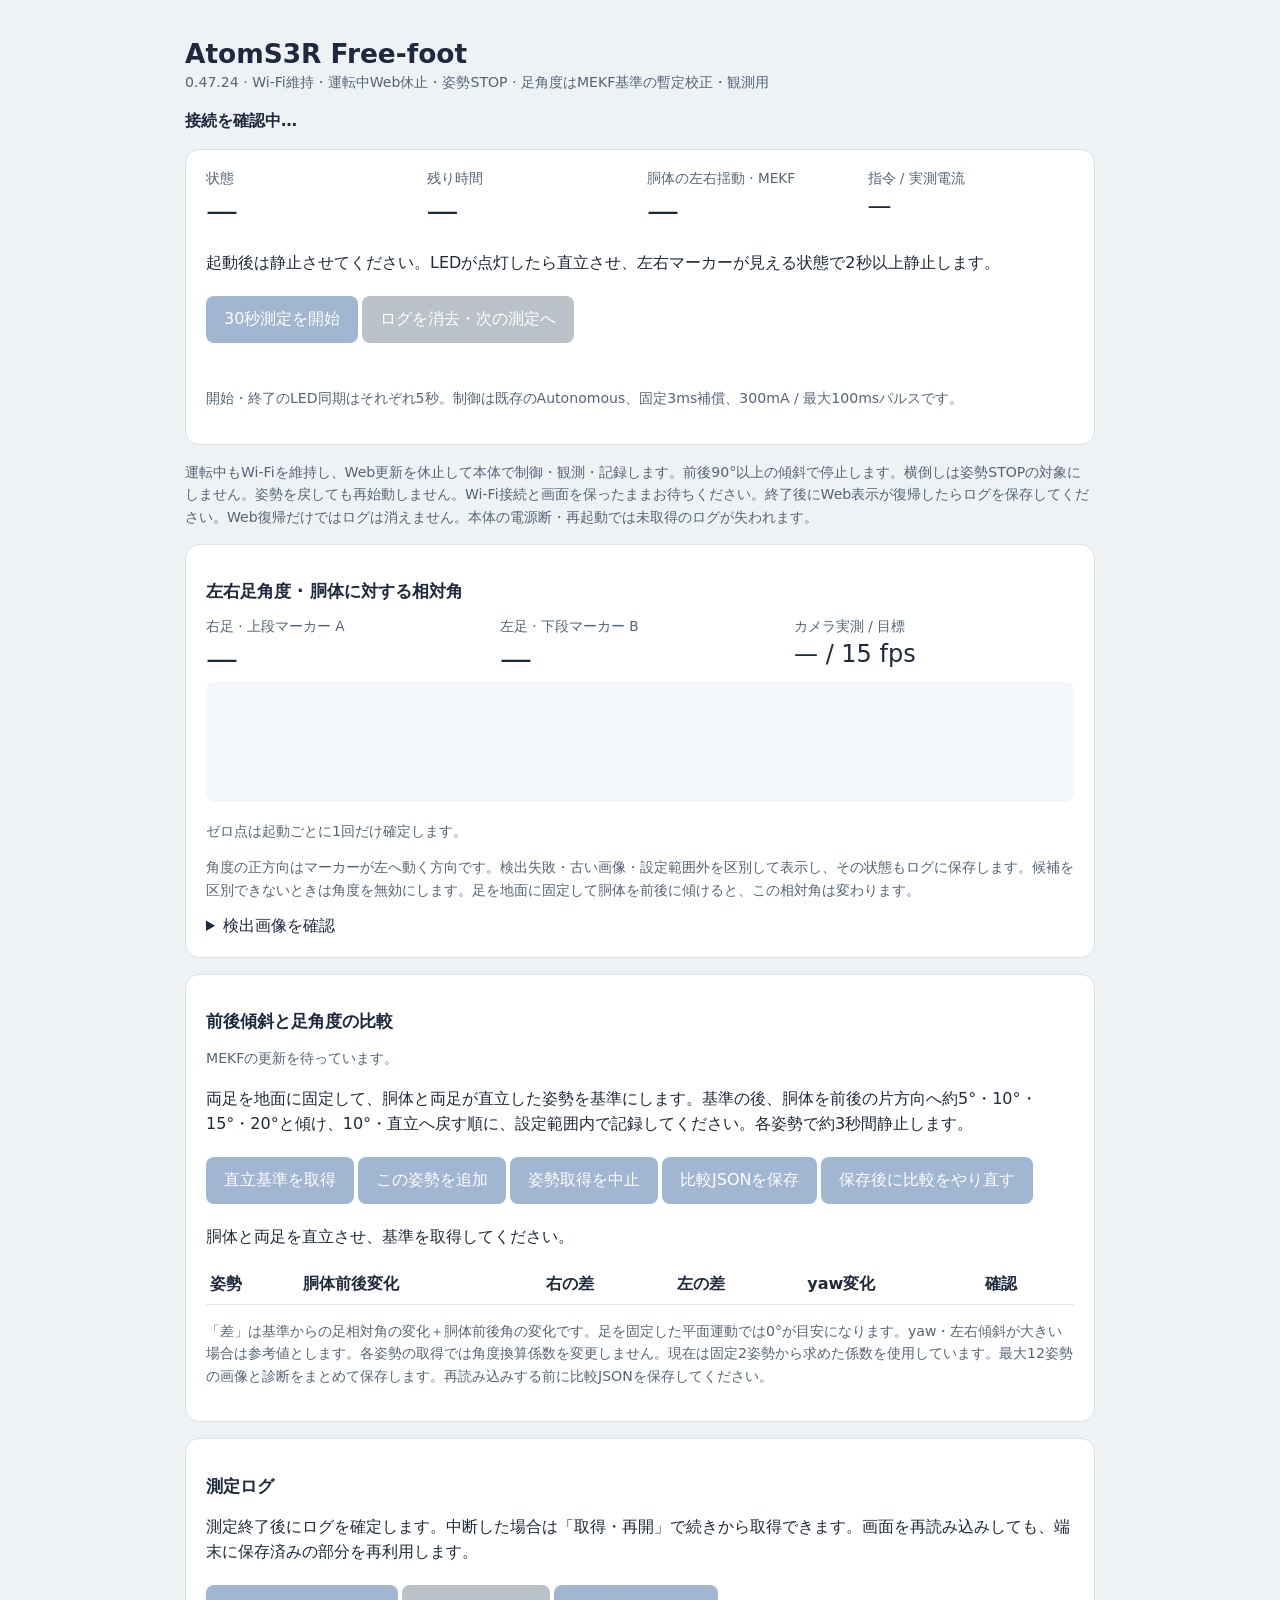
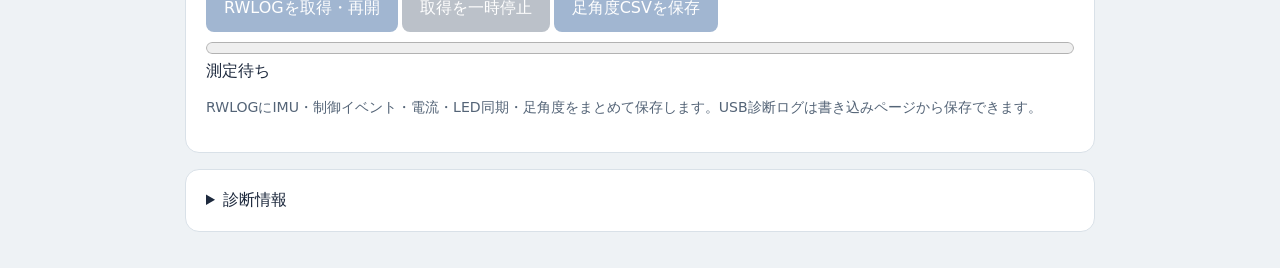
==== web/index.html @ 9d54aee8 "Isolate Core1 IMU wakeups and capture full deadline overruns (0.47.24) Use a 1 ms Core1 hardware tim" ====
<!doctype html><html lang="ja"><meta charset="utf-8"><meta name="viewport" content="width=device-width,initial-scale=1"><title>AtomS3R Free-foot</title>
<style>
:root{font-family:system-ui,sans-serif;color:#1d293d;background:#eef2f5;font-size:16px}*{box-sizing:border-box}body{max-width:950px;margin:auto;padding:20px}h1{font-size:1.65rem;margin-bottom:4px}h2{font-size:1.08rem}p{line-height:1.6}.muted{color:#546477;font-size:.88rem}.card{background:white;border-radius:14px;padding:20px;margin:16px 0;border:1px solid #d9e1e8}.grid{display:grid;grid-template-columns:repeat(auto-fit,minmax(190px,1fr));gap:14px}.value{font-size:2rem;font-variant-numeric:tabular-nums;margin:4px 0}.label{font-size:.85rem;color:#546477}button{padding:13px 18px;border:0;border-radius:8px;background:#174b8e;color:white;font:inherit;cursor:pointer;margin:4px 4px 4px 0}button:disabled{opacity:.4;cursor:default}#stop{background:#b62032}#clear,#cancel{background:#58677a}code,pre{font-family:ui-monospace,monospace}pre{white-space:pre-wrap;font-size:.78rem;overflow-wrap:anywhere}#connection{font-weight:600}progress{width:100%;height:24px}table{width:100%;border-collapse:collapse}td,th{text-align:left;padding:9px 4px;border-bottom:1px solid #e1e6eb}canvas{width:100%;height:120px;background:#f3f6fa;border-radius:8px}#message{min-height:26px;color:#9c2636}a{color:#174b8e}
</style>
<h1>AtomS3R Free-foot</h1><div class="muted">0.47.24 · Wi-Fi維持・運転中Web休止・姿勢STOP · 足角度はMEKF基準の暫定校正・観測用</div>
<p id="connection">接続を確認中…</p>
<section class="card"><div class="grid"><div><div class="label">状態</div><div class="value" id="state">—</div></div><div><div class="label">残り時間</div><div class="value" id="remaining">—</div></div><div><div class="label">胴体の左右揺動 · MEKF</div><div class="value" id="pitch">—</div></div><div><div class="label">指令 / 実測電流</div><div class="value" style="font-size:1.5rem" id="current">—</div></div></div>
<p id="guide">起動後は静止させてください。LEDが点灯したら直立させ、左右マーカーが見える状態で2秒以上静止します。</p>
<button id="start" disabled>30秒測定を開始</button><button id="reconnect" style="display:none">終了・Web復帰を確認</button><button id="clear" disabled>ログを消去・次の測定へ</button>
<div id="message" role="status"></div><p class="muted">開始・終了のLED同期はそれぞれ5秒。制御は既存のAutonomous、固定3ms補償、300mA / 最大100msパルスです。</p></section>
<p class="muted">運転中もWi-Fiを維持し、Web更新を休止して本体で制御・観測・記録します。前後90°以上の傾斜で停止します。横倒しは姿勢STOPの対象にしません。姿勢を戻しても再始動しません。Wi-Fi接続と画面を保ったままお待ちください。終了後にWeb表示が復帰したらログを保存してください。Web復帰だけではログは消えません。本体の電源断・再起動では未取得のログが失われます。</p>
<section class="card"><h2>左右足角度 · 胴体に対する相対角</h2><div class="grid"><div><div class="label">右足 · 上段マーカー A</div><div class="value" id="right">—</div></div><div><div class="label">左足 · 下段マーカー B</div><div class="value" id="left">—</div></div><div><div class="label">カメラ実測 / 目標</div><div class="value" style="font-size:1.5rem" id="fps">— / 15 fps</div></div></div>
<canvas id="markers" width="640" height="120" aria-label="マーカー検出位置。上段が右足、下段が左足。"></canvas>
<p class="muted" id="foot-status">ゼロ点は起動ごとに1回だけ確定します。</p><p class="muted">角度の正方向はマーカーが左へ動く方向です。検出失敗・古い画像・設定範囲外を区別して表示し、その状態もログに保存します。候補を区別できないときは角度を無効にします。足を地面に固定して胴体を前後に傾けると、この相対角は変わります。</p><details><summary>検出画像を確認</summary><p class="muted">待機中に更新される1枚の画像です。測定完了後は測定前の画像を保持します。ログ保存後に「次の測定へ」進むと画像更新を再開します。線は検出に使った帯、丸は選択位置、黄色は未確定の位置・別候補です。</p><button id="preview" disabled>検出画像を取得</button><button id="preview-save" disabled>画像付き診断を保存</button><p class="muted" id="preview-status">画像はまだ取得していません。</p><canvas id="preview-image" width="640" height="480" style="height:auto;display:none" aria-label="カメラ画像と同じフレームの検出位置"></canvas></details></section>
<section class="card"><h2>前後傾斜と足角度の比較</h2>
<p id="mekf-axes" class="muted">MEKFの更新を待っています。</p>
<p>両足を地面に固定して、胴体と両足が直立した姿勢を基準にします。基準の後、胴体を前後の片方向へ約5°・10°・15°・20°と傾け、10°・直立へ戻す順に、設定範囲内で記録してください。各姿勢で約3秒間静止します。</p>
<button id="pose-base" disabled>直立基準を取得</button><button id="pose-add" disabled>この姿勢を追加</button><button id="pose-cancel" disabled>姿勢取得を中止</button><button id="pose-save" disabled>比較JSONを保存</button><button id="pose-reset" disabled>保存後に比較をやり直す</button>
<p id="pose-status" role="status">胴体と両足を直立させ、基準を取得してください。</p>
<div style="overflow-x:auto"><table><thead><tr><th>姿勢</th><th>胴体前後変化</th><th>右の差</th><th>左の差</th><th>yaw変化</th><th>確認</th></tr></thead><tbody id="pose-rows"></tbody></table></div>
<p class="muted">「差」は基準からの足相対角の変化＋胴体前後角の変化です。足を固定した平面運動では0°が目安になります。yaw・左右傾斜が大きい場合は参考値とします。各姿勢の取得では角度換算係数を変更しません。現在は固定2姿勢から求めた係数を使用しています。最大12姿勢の画像と診断をまとめて保存します。再読み込みする前に比較JSONを保存してください。</p>
</section>
<section class="card"><h2>測定ログ</h2><p>測定終了後にログを確定します。中断した場合は「取得・再開」で続きから取得できます。画面を再読み込みしても、端末に保存済みの部分を再利用します。</p>
<button id="download" disabled>RWLOGを取得・再開</button><button id="cancel" disabled>取得を一時停止</button><button id="csv" disabled>足角度CSVを保存</button>
<progress id="progress" value="0" max="1"></progress><div id="transfer" role="status">測定待ち</div><p class="muted">RWLOGにIMU・制御イベント・電流・LED同期・足角度をまとめて保存します。USB診断ログは書き込みページから保存できます。</p></section>
<details class="card"><summary>診断情報</summary><label><input type="checkbox" id="usb-diag">USB診断を有効にする</label><p class="muted">起動ごとにOFFです。運転中の変更はUSB側から行えます。メモリ・スタックの調査は有効時の待機中だけ行い、診断JSONには測定時刻付きで保持します。未測定のメモリ値は0です。</p><p class="muted">MEKFのroll・pitch・yaw、クォータニオン、有効性・更新時刻を保存します。3軸角度は補償・測定ゼロ差し引き前の推定値です。</p><button id="diagnostics">診断JSONを保存</button><pre id="diagnostic-view">—</pre></details>
<script>
/*POSE_SCRIPT*/
/*RUNTIME_SCRIPT*/
</script></html>
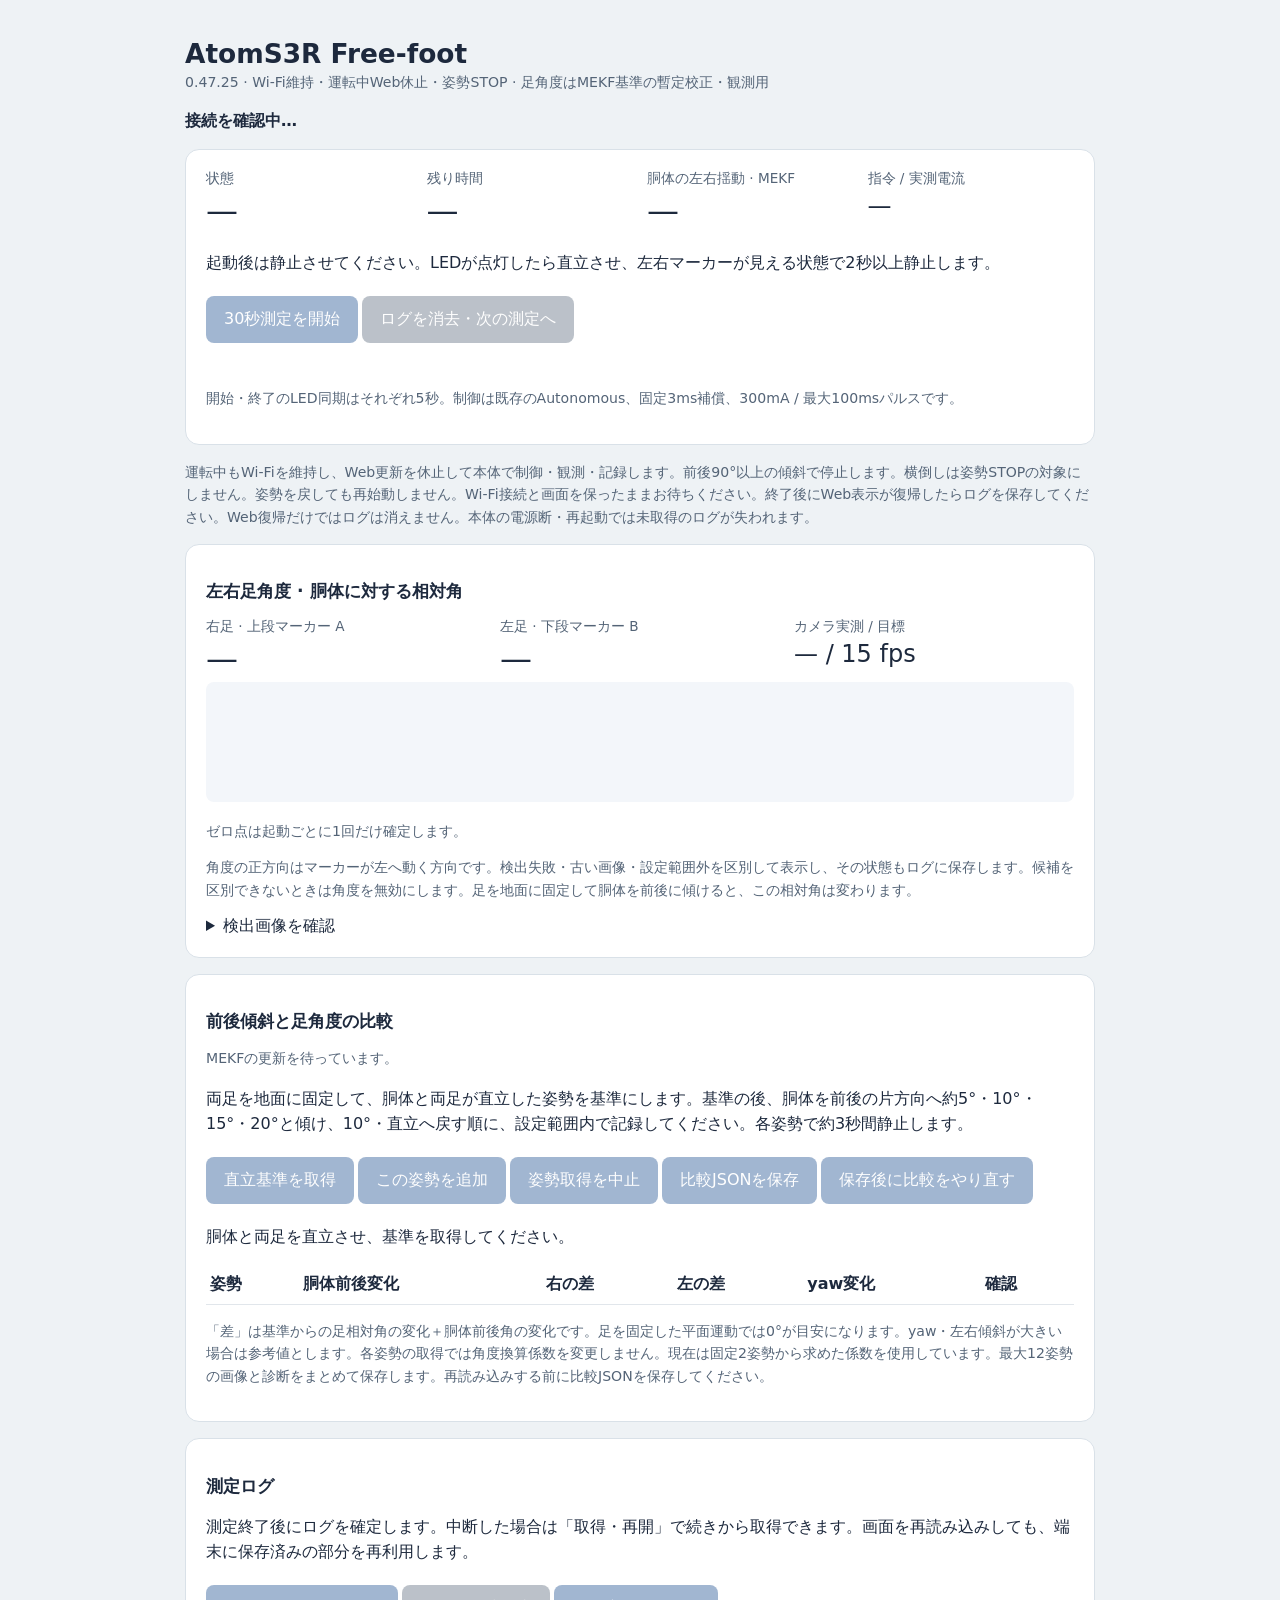
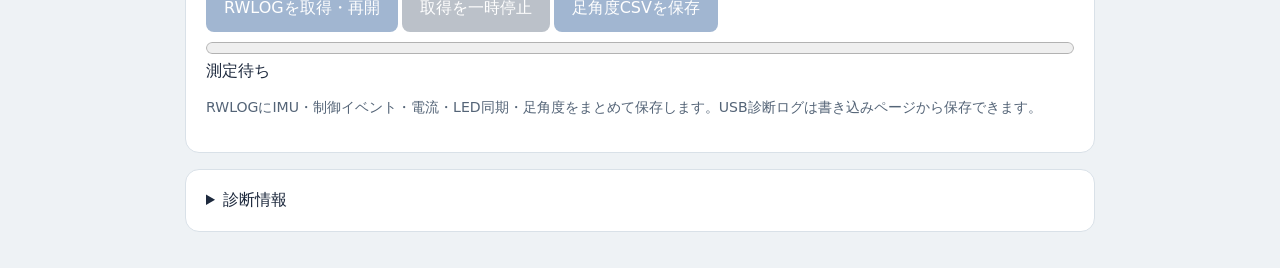
==== commit 41813184: "Move acquisition and motion/pulse hot paths to IRAM with exact control replay (0.47.25) Keep the 2.5" ====
--- a/web/index.html
+++ b/web/index.html
@@ -2,7 +2,7 @@
 <style>
 :root{font-family:system-ui,sans-serif;color:#1d293d;background:#eef2f5;font-size:16px}*{box-sizing:border-box}body{max-width:950px;margin:auto;padding:20px}h1{font-size:1.65rem;margin-bottom:4px}h2{font-size:1.08rem}p{line-height:1.6}.muted{color:#546477;font-size:.88rem}.card{background:white;border-radius:14px;padding:20px;margin:16px 0;border:1px solid #d9e1e8}.grid{display:grid;grid-template-columns:repeat(auto-fit,minmax(190px,1fr));gap:14px}.value{font-size:2rem;font-variant-numeric:tabular-nums;margin:4px 0}.label{font-size:.85rem;color:#546477}button{padding:13px 18px;border:0;border-radius:8px;background:#174b8e;color:white;font:inherit;cursor:pointer;margin:4px 4px 4px 0}button:disabled{opacity:.4;cursor:default}#stop{background:#b62032}#clear,#cancel{background:#58677a}code,pre{font-family:ui-monospace,monospace}pre{white-space:pre-wrap;font-size:.78rem;overflow-wrap:anywhere}#connection{font-weight:600}progress{width:100%;height:24px}table{width:100%;border-collapse:collapse}td,th{text-align:left;padding:9px 4px;border-bottom:1px solid #e1e6eb}canvas{width:100%;height:120px;background:#f3f6fa;border-radius:8px}#message{min-height:26px;color:#9c2636}a{color:#174b8e}
 </style>
-<h1>AtomS3R Free-foot</h1><div class="muted">0.47.24 · Wi-Fi維持・運転中Web休止・姿勢STOP · 足角度はMEKF基準の暫定校正・観測用</div>
+<h1>AtomS3R Free-foot</h1><div class="muted">0.47.25 · Wi-Fi維持・運転中Web休止・姿勢STOP · 足角度はMEKF基準の暫定校正・観測用</div>
 <p id="connection">接続を確認中…</p>
 <section class="card"><div class="grid"><div><div class="label">状態</div><div class="value" id="state">—</div></div><div><div class="label">残り時間</div><div class="value" id="remaining">—</div></div><div><div class="label">胴体の左右揺動 · MEKF</div><div class="value" id="pitch">—</div></div><div><div class="label">指令 / 実測電流</div><div class="value" style="font-size:1.5rem" id="current">—</div></div></div>
 <p id="guide">起動後は静止させてください。LEDが点灯したら直立させ、左右マーカーが見える状態で2秒以上静止します。</p>
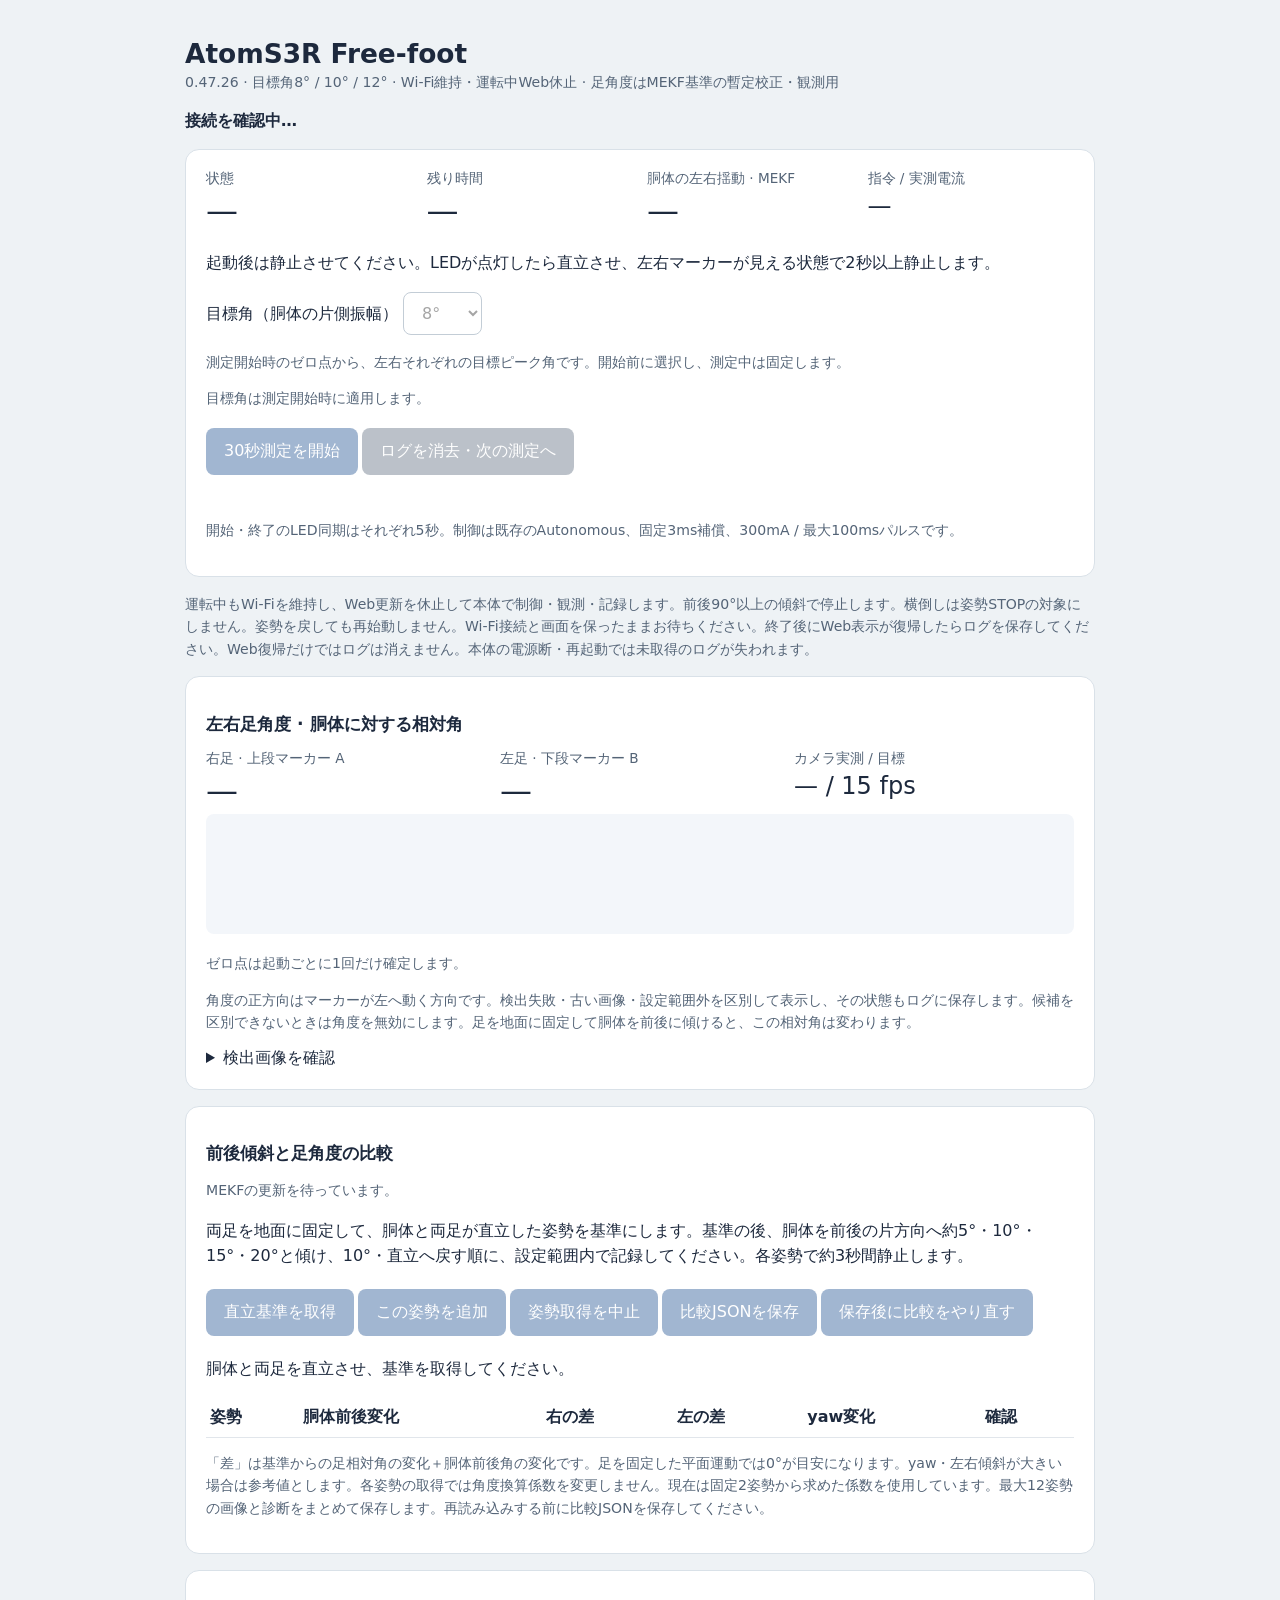
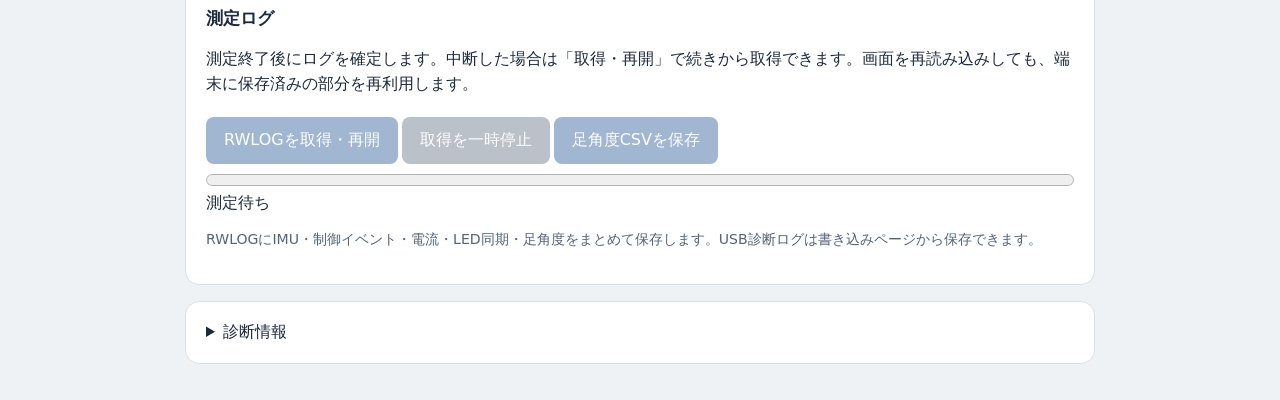
==== commit afa9715a: "Add 8/10/12 degree target selection before autonomous runs Pass the selected peak angle atomically w" ====
--- a/web/index.html
+++ b/web/index.html
@@ -2,10 +2,13 @@
 <style>
 :root{font-family:system-ui,sans-serif;color:#1d293d;background:#eef2f5;font-size:16px}*{box-sizing:border-box}body{max-width:950px;margin:auto;padding:20px}h1{font-size:1.65rem;margin-bottom:4px}h2{font-size:1.08rem}p{line-height:1.6}.muted{color:#546477;font-size:.88rem}.card{background:white;border-radius:14px;padding:20px;margin:16px 0;border:1px solid #d9e1e8}.grid{display:grid;grid-template-columns:repeat(auto-fit,minmax(190px,1fr));gap:14px}.value{font-size:2rem;font-variant-numeric:tabular-nums;margin:4px 0}.label{font-size:.85rem;color:#546477}button{padding:13px 18px;border:0;border-radius:8px;background:#174b8e;color:white;font:inherit;cursor:pointer;margin:4px 4px 4px 0}button:disabled{opacity:.4;cursor:default}#stop{background:#b62032}#clear,#cancel{background:#58677a}code,pre{font-family:ui-monospace,monospace}pre{white-space:pre-wrap;font-size:.78rem;overflow-wrap:anywhere}#connection{font-weight:600}progress{width:100%;height:24px}table{width:100%;border-collapse:collapse}td,th{text-align:left;padding:9px 4px;border-bottom:1px solid #e1e6eb}canvas{width:100%;height:120px;background:#f3f6fa;border-radius:8px}#message{min-height:26px;color:#9c2636}a{color:#174b8e}
 </style>
-<h1>AtomS3R Free-foot</h1><div class="muted">0.47.25 · Wi-Fi維持・運転中Web休止・姿勢STOP · 足角度はMEKF基準の暫定校正・観測用</div>
+<h1>AtomS3R Free-foot</h1><div class="muted">0.47.26 · 目標角8° / 10° / 12° · Wi-Fi維持・運転中Web休止 · 足角度はMEKF基準の暫定校正・観測用</div>
 <p id="connection">接続を確認中…</p>
 <section class="card"><div class="grid"><div><div class="label">状態</div><div class="value" id="state">—</div></div><div><div class="label">残り時間</div><div class="value" id="remaining">—</div></div><div><div class="label">胴体の左右揺動 · MEKF</div><div class="value" id="pitch">—</div></div><div><div class="label">指令 / 実測電流</div><div class="value" style="font-size:1.5rem" id="current">—</div></div></div>
 <p id="guide">起動後は静止させてください。LEDが点灯したら直立させ、左右マーカーが見える状態で2秒以上静止します。</p>
+<p><label for="target">目標角（胴体の片側振幅） </label><select id="target" disabled aria-describedby="target-help" style="font:inherit;padding:10px 14px;border:1px solid #aab8c6;border-radius:8px;background:white"><option value="8" selected>8°</option><option value="10">10°</option><option value="12">12°</option></select></p>
+<p class="muted" id="target-help">測定開始時のゼロ点から、左右それぞれの目標ピーク角です。開始前に選択し、測定中は固定します。</p>
+<p class="muted" id="run-target" role="status">目標角は測定開始時に適用します。</p>
 <button id="start" disabled>30秒測定を開始</button><button id="reconnect" style="display:none">終了・Web復帰を確認</button><button id="clear" disabled>ログを消去・次の測定へ</button>
 <div id="message" role="status"></div><p class="muted">開始・終了のLED同期はそれぞれ5秒。制御は既存のAutonomous、固定3ms補償、300mA / 最大100msパルスです。</p></section>
 <p class="muted">運転中もWi-Fiを維持し、Web更新を休止して本体で制御・観測・記録します。前後90°以上の傾斜で停止します。横倒しは姿勢STOPの対象にしません。姿勢を戻しても再始動しません。Wi-Fi接続と画面を保ったままお待ちください。終了後にWeb表示が復帰したらログを保存してください。Web復帰だけではログは消えません。本体の電源断・再起動では未取得のログが失われます。</p>
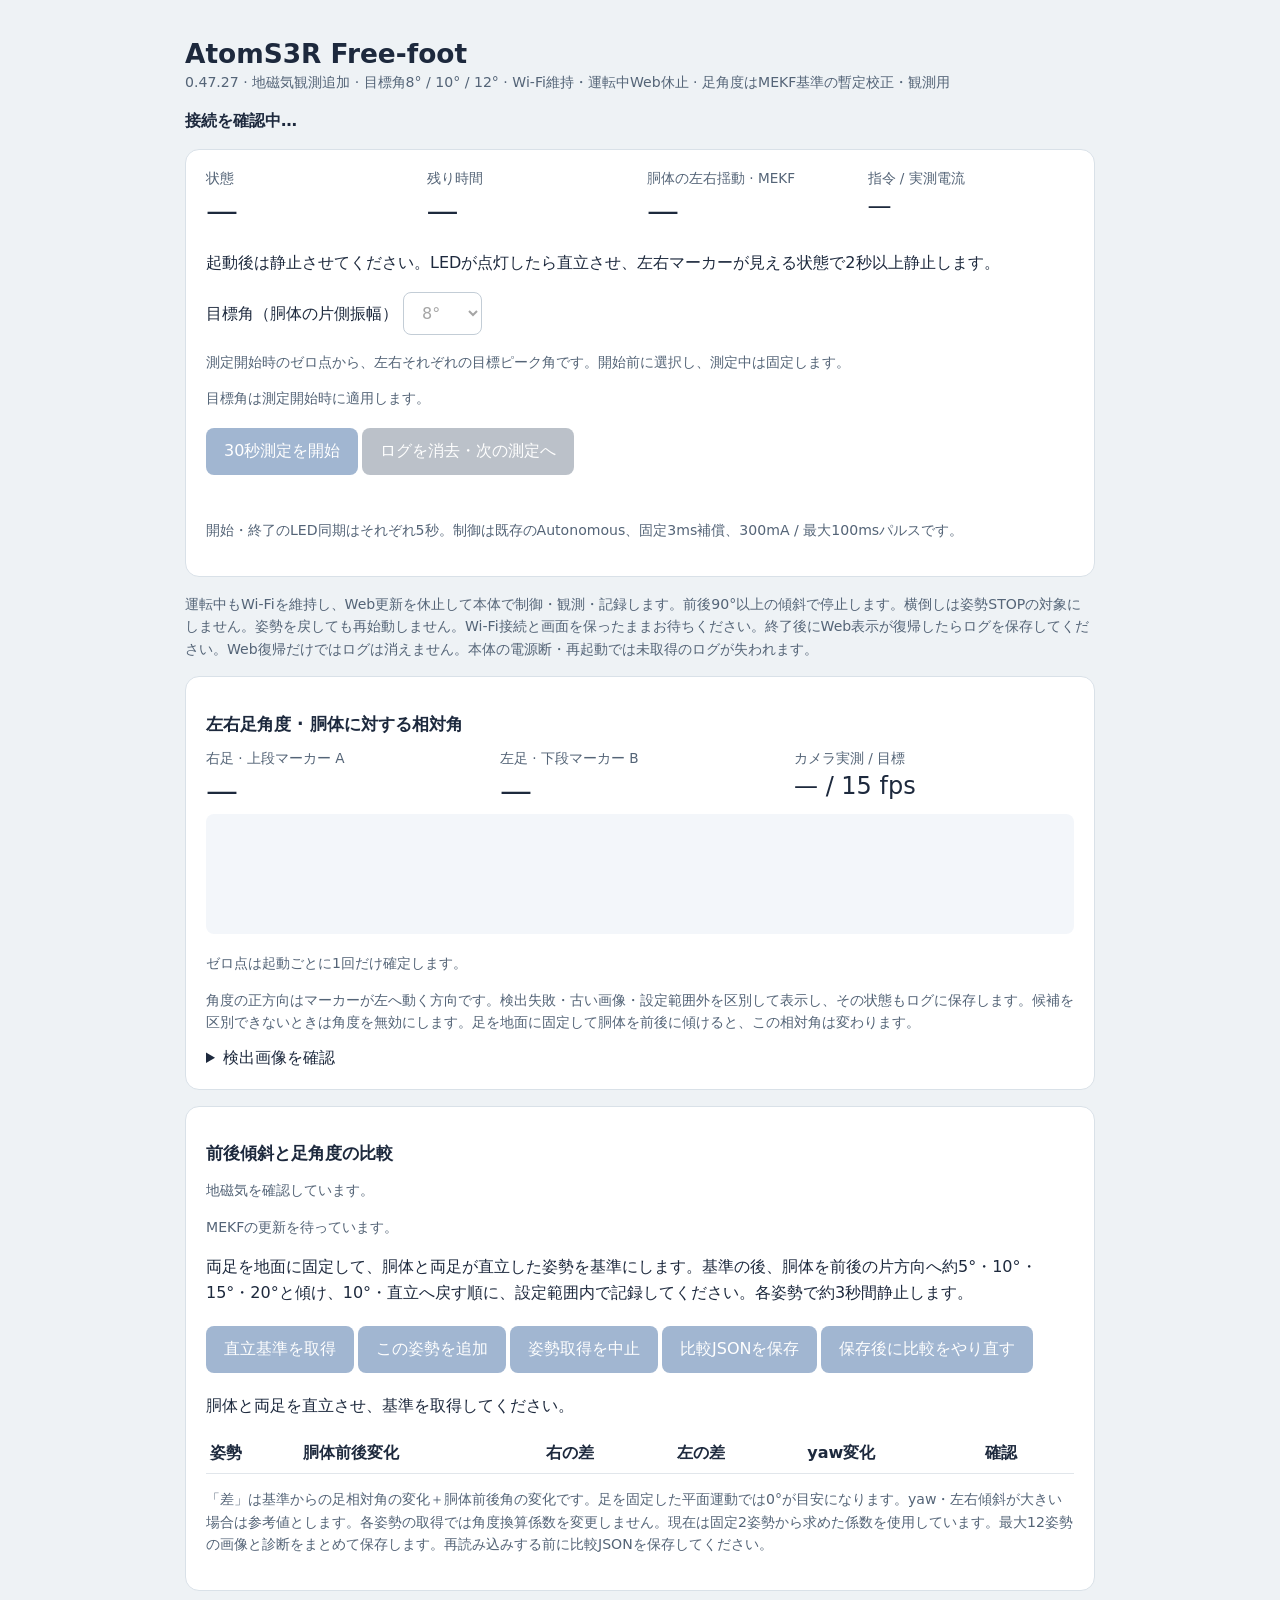
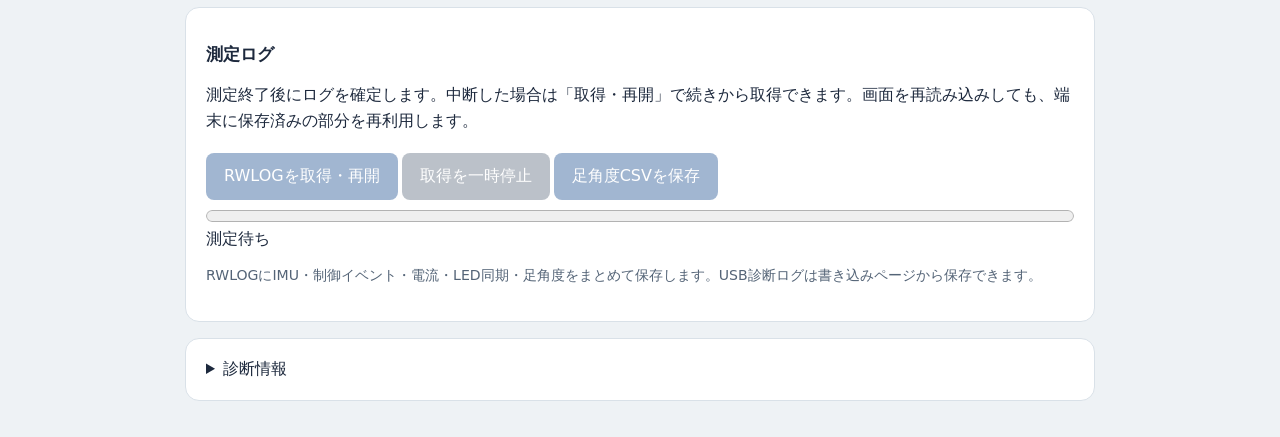
==== commit e8332149: "feat: observe BMM150 in normal runs without adding runtime I2C or magnetic math" ====
--- a/web/index.html
+++ b/web/index.html
@@ -2,7 +2,7 @@
 <style>
 :root{font-family:system-ui,sans-serif;color:#1d293d;background:#eef2f5;font-size:16px}*{box-sizing:border-box}body{max-width:950px;margin:auto;padding:20px}h1{font-size:1.65rem;margin-bottom:4px}h2{font-size:1.08rem}p{line-height:1.6}.muted{color:#546477;font-size:.88rem}.card{background:white;border-radius:14px;padding:20px;margin:16px 0;border:1px solid #d9e1e8}.grid{display:grid;grid-template-columns:repeat(auto-fit,minmax(190px,1fr));gap:14px}.value{font-size:2rem;font-variant-numeric:tabular-nums;margin:4px 0}.label{font-size:.85rem;color:#546477}button{padding:13px 18px;border:0;border-radius:8px;background:#174b8e;color:white;font:inherit;cursor:pointer;margin:4px 4px 4px 0}button:disabled{opacity:.4;cursor:default}#stop{background:#b62032}#clear,#cancel{background:#58677a}code,pre{font-family:ui-monospace,monospace}pre{white-space:pre-wrap;font-size:.78rem;overflow-wrap:anywhere}#connection{font-weight:600}progress{width:100%;height:24px}table{width:100%;border-collapse:collapse}td,th{text-align:left;padding:9px 4px;border-bottom:1px solid #e1e6eb}canvas{width:100%;height:120px;background:#f3f6fa;border-radius:8px}#message{min-height:26px;color:#9c2636}a{color:#174b8e}
 </style>
-<h1>AtomS3R Free-foot</h1><div class="muted">0.47.26 · 目標角8° / 10° / 12° · Wi-Fi維持・運転中Web休止 · 足角度はMEKF基準の暫定校正・観測用</div>
+<h1>AtomS3R Free-foot</h1><div class="muted">0.47.27 · 地磁気観測追加 · 目標角8° / 10° / 12° · Wi-Fi維持・運転中Web休止 · 足角度はMEKF基準の暫定校正・観測用</div>
 <p id="connection">接続を確認中…</p>
 <section class="card"><div class="grid"><div><div class="label">状態</div><div class="value" id="state">—</div></div><div><div class="label">残り時間</div><div class="value" id="remaining">—</div></div><div><div class="label">胴体の左右揺動 · MEKF</div><div class="value" id="pitch">—</div></div><div><div class="label">指令 / 実測電流</div><div class="value" style="font-size:1.5rem" id="current">—</div></div></div>
 <p id="guide">起動後は静止させてください。LEDが点灯したら直立させ、左右マーカーが見える状態で2秒以上静止します。</p>
@@ -16,6 +16,7 @@
 <canvas id="markers" width="640" height="120" aria-label="マーカー検出位置。上段が右足、下段が左足。"></canvas>
 <p class="muted" id="foot-status">ゼロ点は起動ごとに1回だけ確定します。</p><p class="muted">角度の正方向はマーカーが左へ動く方向です。検出失敗・古い画像・設定範囲外を区別して表示し、その状態もログに保存します。候補を区別できないときは角度を無効にします。足を地面に固定して胴体を前後に傾けると、この相対角は変わります。</p><details><summary>検出画像を確認</summary><p class="muted">待機中に更新される1枚の画像です。測定完了後は測定前の画像を保持します。ログ保存後に「次の測定へ」進むと画像更新を再開します。線は検出に使った帯、丸は選択位置、黄色は未確定の位置・別候補です。</p><button id="preview" disabled>検出画像を取得</button><button id="preview-save" disabled>画像付き診断を保存</button><p class="muted" id="preview-status">画像はまだ取得していません。</p><canvas id="preview-image" width="640" height="480" style="height:auto;display:none" aria-label="カメラ画像と同じフレームの検出位置"></canvas></details></section>
 <section class="card"><h2>前後傾斜と足角度の比較</h2>
+<p id="magnetic-status" class="muted">地磁気を確認しています。</p>
 <p id="mekf-axes" class="muted">MEKFの更新を待っています。</p>
 <p>両足を地面に固定して、胴体と両足が直立した姿勢を基準にします。基準の後、胴体を前後の片方向へ約5°・10°・15°・20°と傾け、10°・直立へ戻す順に、設定範囲内で記録してください。各姿勢で約3秒間静止します。</p>
 <button id="pose-base" disabled>直立基準を取得</button><button id="pose-add" disabled>この姿勢を追加</button><button id="pose-cancel" disabled>姿勢取得を中止</button><button id="pose-save" disabled>比較JSONを保存</button><button id="pose-reset" disabled>保存後に比較をやり直す</button>
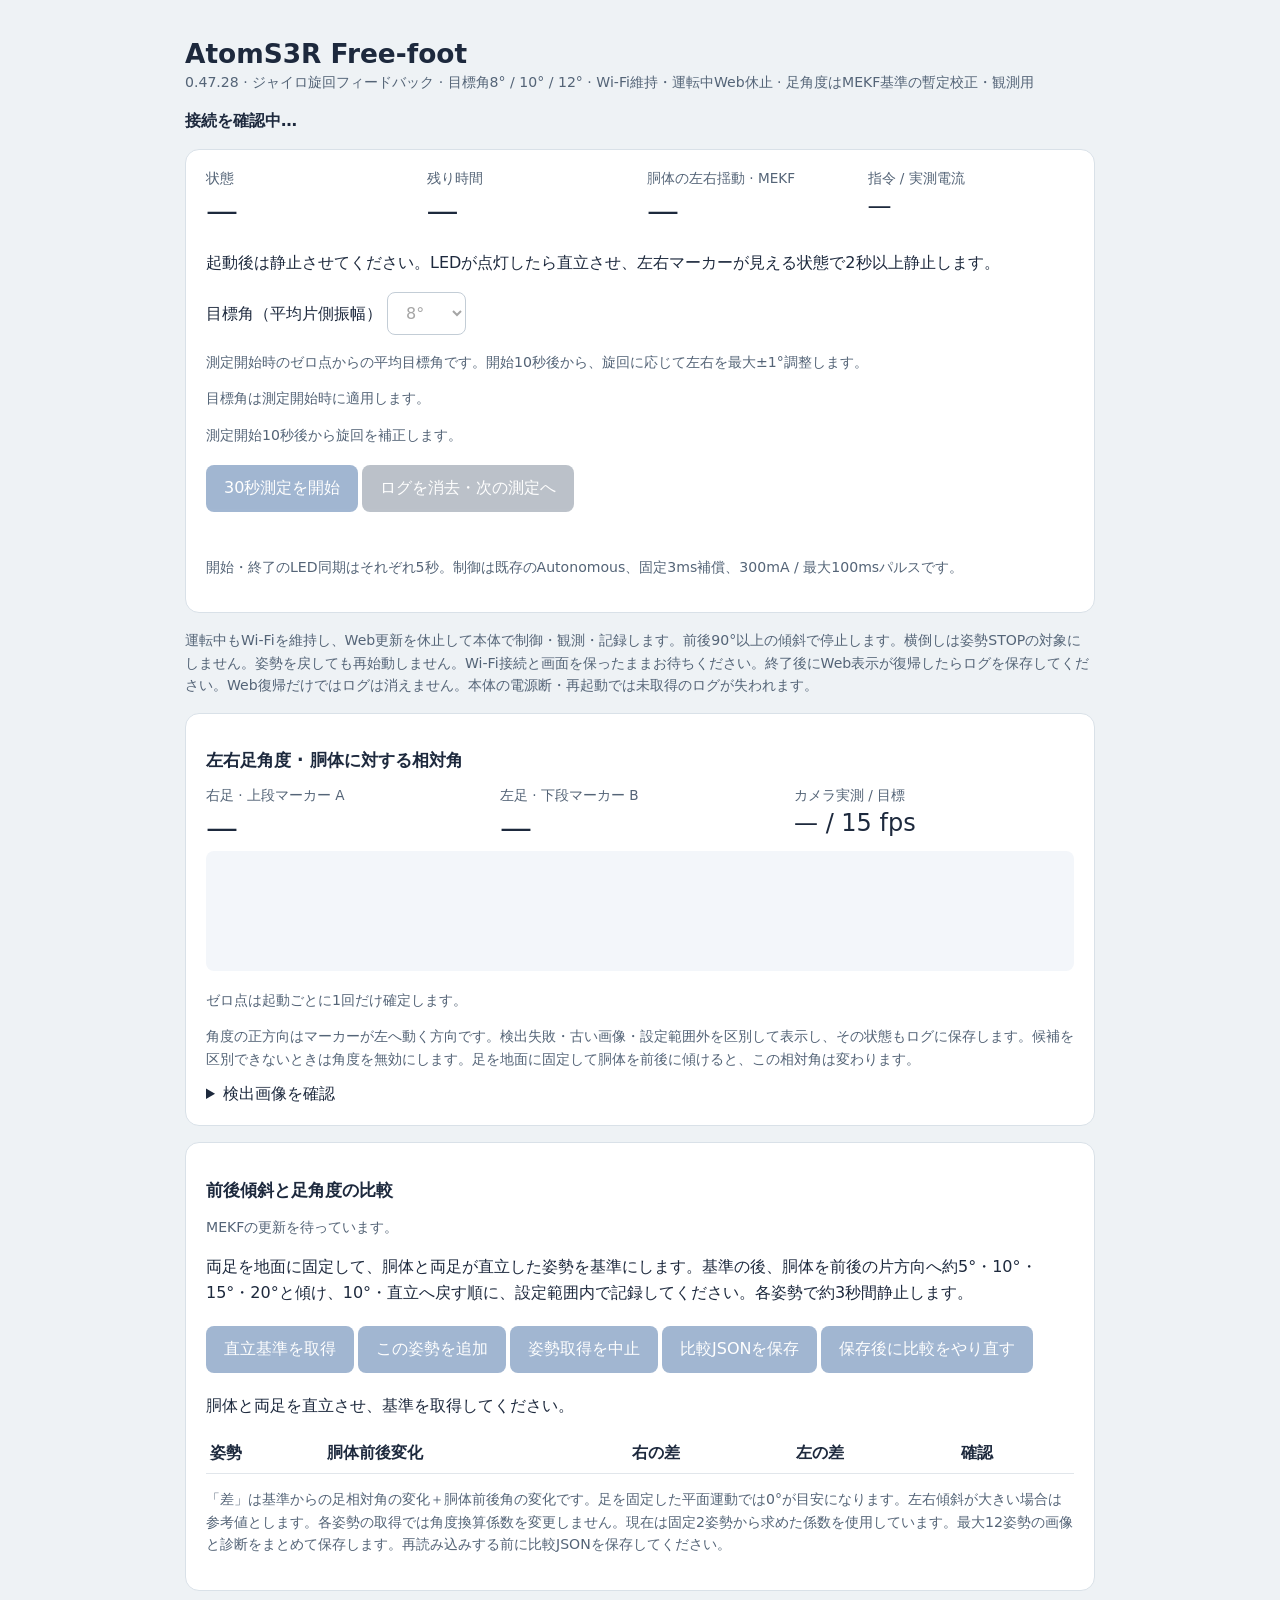
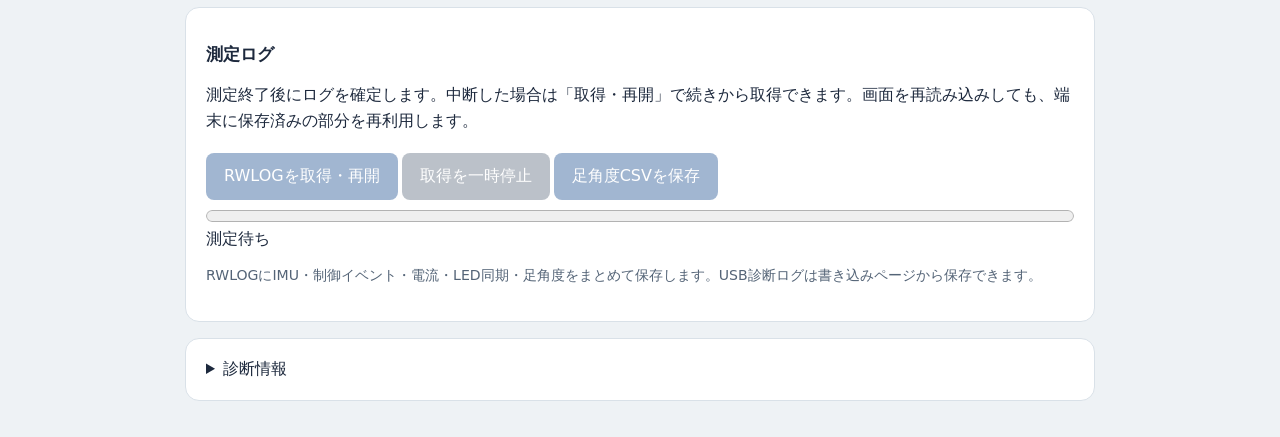
==== commit b127f690: "Add cycle gyro steering and compact RWLOG v53 Use independent fixed-bias gyro heading and measured s" ====
--- a/web/index.html
+++ b/web/index.html
@@ -2,13 +2,14 @@
 <style>
 :root{font-family:system-ui,sans-serif;color:#1d293d;background:#eef2f5;font-size:16px}*{box-sizing:border-box}body{max-width:950px;margin:auto;padding:20px}h1{font-size:1.65rem;margin-bottom:4px}h2{font-size:1.08rem}p{line-height:1.6}.muted{color:#546477;font-size:.88rem}.card{background:white;border-radius:14px;padding:20px;margin:16px 0;border:1px solid #d9e1e8}.grid{display:grid;grid-template-columns:repeat(auto-fit,minmax(190px,1fr));gap:14px}.value{font-size:2rem;font-variant-numeric:tabular-nums;margin:4px 0}.label{font-size:.85rem;color:#546477}button{padding:13px 18px;border:0;border-radius:8px;background:#174b8e;color:white;font:inherit;cursor:pointer;margin:4px 4px 4px 0}button:disabled{opacity:.4;cursor:default}#stop{background:#b62032}#clear,#cancel{background:#58677a}code,pre{font-family:ui-monospace,monospace}pre{white-space:pre-wrap;font-size:.78rem;overflow-wrap:anywhere}#connection{font-weight:600}progress{width:100%;height:24px}table{width:100%;border-collapse:collapse}td,th{text-align:left;padding:9px 4px;border-bottom:1px solid #e1e6eb}canvas{width:100%;height:120px;background:#f3f6fa;border-radius:8px}#message{min-height:26px;color:#9c2636}a{color:#174b8e}
 </style>
-<h1>AtomS3R Free-foot</h1><div class="muted">0.47.27 · 地磁気観測追加 · 目標角8° / 10° / 12° · Wi-Fi維持・運転中Web休止 · 足角度はMEKF基準の暫定校正・観測用</div>
+<h1>AtomS3R Free-foot</h1><div class="muted">0.47.28 · ジャイロ旋回フィードバック · 目標角8° / 10° / 12° · Wi-Fi維持・運転中Web休止 · 足角度はMEKF基準の暫定校正・観測用</div>
 <p id="connection">接続を確認中…</p>
 <section class="card"><div class="grid"><div><div class="label">状態</div><div class="value" id="state">—</div></div><div><div class="label">残り時間</div><div class="value" id="remaining">—</div></div><div><div class="label">胴体の左右揺動 · MEKF</div><div class="value" id="pitch">—</div></div><div><div class="label">指令 / 実測電流</div><div class="value" style="font-size:1.5rem" id="current">—</div></div></div>
 <p id="guide">起動後は静止させてください。LEDが点灯したら直立させ、左右マーカーが見える状態で2秒以上静止します。</p>
-<p><label for="target">目標角（胴体の片側振幅） </label><select id="target" disabled aria-describedby="target-help" style="font:inherit;padding:10px 14px;border:1px solid #aab8c6;border-radius:8px;background:white"><option value="8" selected>8°</option><option value="10">10°</option><option value="12">12°</option></select></p>
-<p class="muted" id="target-help">測定開始時のゼロ点から、左右それぞれの目標ピーク角です。開始前に選択し、測定中は固定します。</p>
+<p><label for="target">目標角（平均片側振幅） </label><select id="target" disabled aria-describedby="target-help" style="font:inherit;padding:10px 14px;border:1px solid #aab8c6;border-radius:8px;background:white"><option value="8" selected>8°</option><option value="10">10°</option><option value="12">12°</option></select></p>
+<p class="muted" id="target-help">測定開始時のゼロ点からの平均目標角です。開始10秒後から、旋回に応じて左右を最大±1°調整します。</p>
 <p class="muted" id="run-target" role="status">目標角は測定開始時に適用します。</p>
+<p id="steering-status" class="muted">測定開始10秒後から旋回を補正します。</p>
 <button id="start" disabled>30秒測定を開始</button><button id="reconnect" style="display:none">終了・Web復帰を確認</button><button id="clear" disabled>ログを消去・次の測定へ</button>
 <div id="message" role="status"></div><p class="muted">開始・終了のLED同期はそれぞれ5秒。制御は既存のAutonomous、固定3ms補償、300mA / 最大100msパルスです。</p></section>
 <p class="muted">運転中もWi-Fiを維持し、Web更新を休止して本体で制御・観測・記録します。前後90°以上の傾斜で停止します。横倒しは姿勢STOPの対象にしません。姿勢を戻しても再始動しません。Wi-Fi接続と画面を保ったままお待ちください。終了後にWeb表示が復帰したらログを保存してください。Web復帰だけではログは消えません。本体の電源断・再起動では未取得のログが失われます。</p>
@@ -16,18 +17,17 @@
 <canvas id="markers" width="640" height="120" aria-label="マーカー検出位置。上段が右足、下段が左足。"></canvas>
 <p class="muted" id="foot-status">ゼロ点は起動ごとに1回だけ確定します。</p><p class="muted">角度の正方向はマーカーが左へ動く方向です。検出失敗・古い画像・設定範囲外を区別して表示し、その状態もログに保存します。候補を区別できないときは角度を無効にします。足を地面に固定して胴体を前後に傾けると、この相対角は変わります。</p><details><summary>検出画像を確認</summary><p class="muted">待機中に更新される1枚の画像です。測定完了後は測定前の画像を保持します。ログ保存後に「次の測定へ」進むと画像更新を再開します。線は検出に使った帯、丸は選択位置、黄色は未確定の位置・別候補です。</p><button id="preview" disabled>検出画像を取得</button><button id="preview-save" disabled>画像付き診断を保存</button><p class="muted" id="preview-status">画像はまだ取得していません。</p><canvas id="preview-image" width="640" height="480" style="height:auto;display:none" aria-label="カメラ画像と同じフレームの検出位置"></canvas></details></section>
 <section class="card"><h2>前後傾斜と足角度の比較</h2>
-<p id="magnetic-status" class="muted">地磁気を確認しています。</p>
 <p id="mekf-axes" class="muted">MEKFの更新を待っています。</p>
 <p>両足を地面に固定して、胴体と両足が直立した姿勢を基準にします。基準の後、胴体を前後の片方向へ約5°・10°・15°・20°と傾け、10°・直立へ戻す順に、設定範囲内で記録してください。各姿勢で約3秒間静止します。</p>
 <button id="pose-base" disabled>直立基準を取得</button><button id="pose-add" disabled>この姿勢を追加</button><button id="pose-cancel" disabled>姿勢取得を中止</button><button id="pose-save" disabled>比較JSONを保存</button><button id="pose-reset" disabled>保存後に比較をやり直す</button>
 <p id="pose-status" role="status">胴体と両足を直立させ、基準を取得してください。</p>
-<div style="overflow-x:auto"><table><thead><tr><th>姿勢</th><th>胴体前後変化</th><th>右の差</th><th>左の差</th><th>yaw変化</th><th>確認</th></tr></thead><tbody id="pose-rows"></tbody></table></div>
-<p class="muted">「差」は基準からの足相対角の変化＋胴体前後角の変化です。足を固定した平面運動では0°が目安になります。yaw・左右傾斜が大きい場合は参考値とします。各姿勢の取得では角度換算係数を変更しません。現在は固定2姿勢から求めた係数を使用しています。最大12姿勢の画像と診断をまとめて保存します。再読み込みする前に比較JSONを保存してください。</p>
+<div style="overflow-x:auto"><table><thead><tr><th>姿勢</th><th>胴体前後変化</th><th>右の差</th><th>左の差</th><th>確認</th></tr></thead><tbody id="pose-rows"></tbody></table></div>
+<p class="muted">「差」は基準からの足相対角の変化＋胴体前後角の変化です。足を固定した平面運動では0°が目安になります。左右傾斜が大きい場合は参考値とします。各姿勢の取得では角度換算係数を変更しません。現在は固定2姿勢から求めた係数を使用しています。最大12姿勢の画像と診断をまとめて保存します。再読み込みする前に比較JSONを保存してください。</p>
 </section>
 <section class="card"><h2>測定ログ</h2><p>測定終了後にログを確定します。中断した場合は「取得・再開」で続きから取得できます。画面を再読み込みしても、端末に保存済みの部分を再利用します。</p>
 <button id="download" disabled>RWLOGを取得・再開</button><button id="cancel" disabled>取得を一時停止</button><button id="csv" disabled>足角度CSVを保存</button>
 <progress id="progress" value="0" max="1"></progress><div id="transfer" role="status">測定待ち</div><p class="muted">RWLOGにIMU・制御イベント・電流・LED同期・足角度をまとめて保存します。USB診断ログは書き込みページから保存できます。</p></section>
-<details class="card"><summary>診断情報</summary><label><input type="checkbox" id="usb-diag">USB診断を有効にする</label><p class="muted">起動ごとにOFFです。運転中の変更はUSB側から行えます。メモリ・スタックの調査は有効時の待機中だけ行い、診断JSONには測定時刻付きで保持します。未測定のメモリ値は0です。</p><p class="muted">MEKFのroll・pitch・yaw、クォータニオン、有効性・更新時刻を保存します。3軸角度は補償・測定ゼロ差し引き前の推定値です。</p><button id="diagnostics">診断JSONを保存</button><pre id="diagnostic-view">—</pre></details>
+<details class="card"><summary>診断情報</summary><label><input type="checkbox" id="usb-diag">USB診断を有効にする</label><p class="muted">起動ごとにOFFです。運転中の変更はUSB側から行えます。メモリ・スタックの調査は有効時の待機中だけ行い、診断JSONには測定時刻付きで保持します。未測定のメモリ値は0です。</p><p class="muted">MEKFのroll・pitch、姿勢確認用クォータニオン、有効性・更新時刻を保存します。方位には独立したジャイロ推定を使用します。</p><button id="diagnostics">診断JSONを保存</button><pre id="diagnostic-view">—</pre></details>
 <script>
 /*POSE_SCRIPT*/
 /*RUNTIME_SCRIPT*/
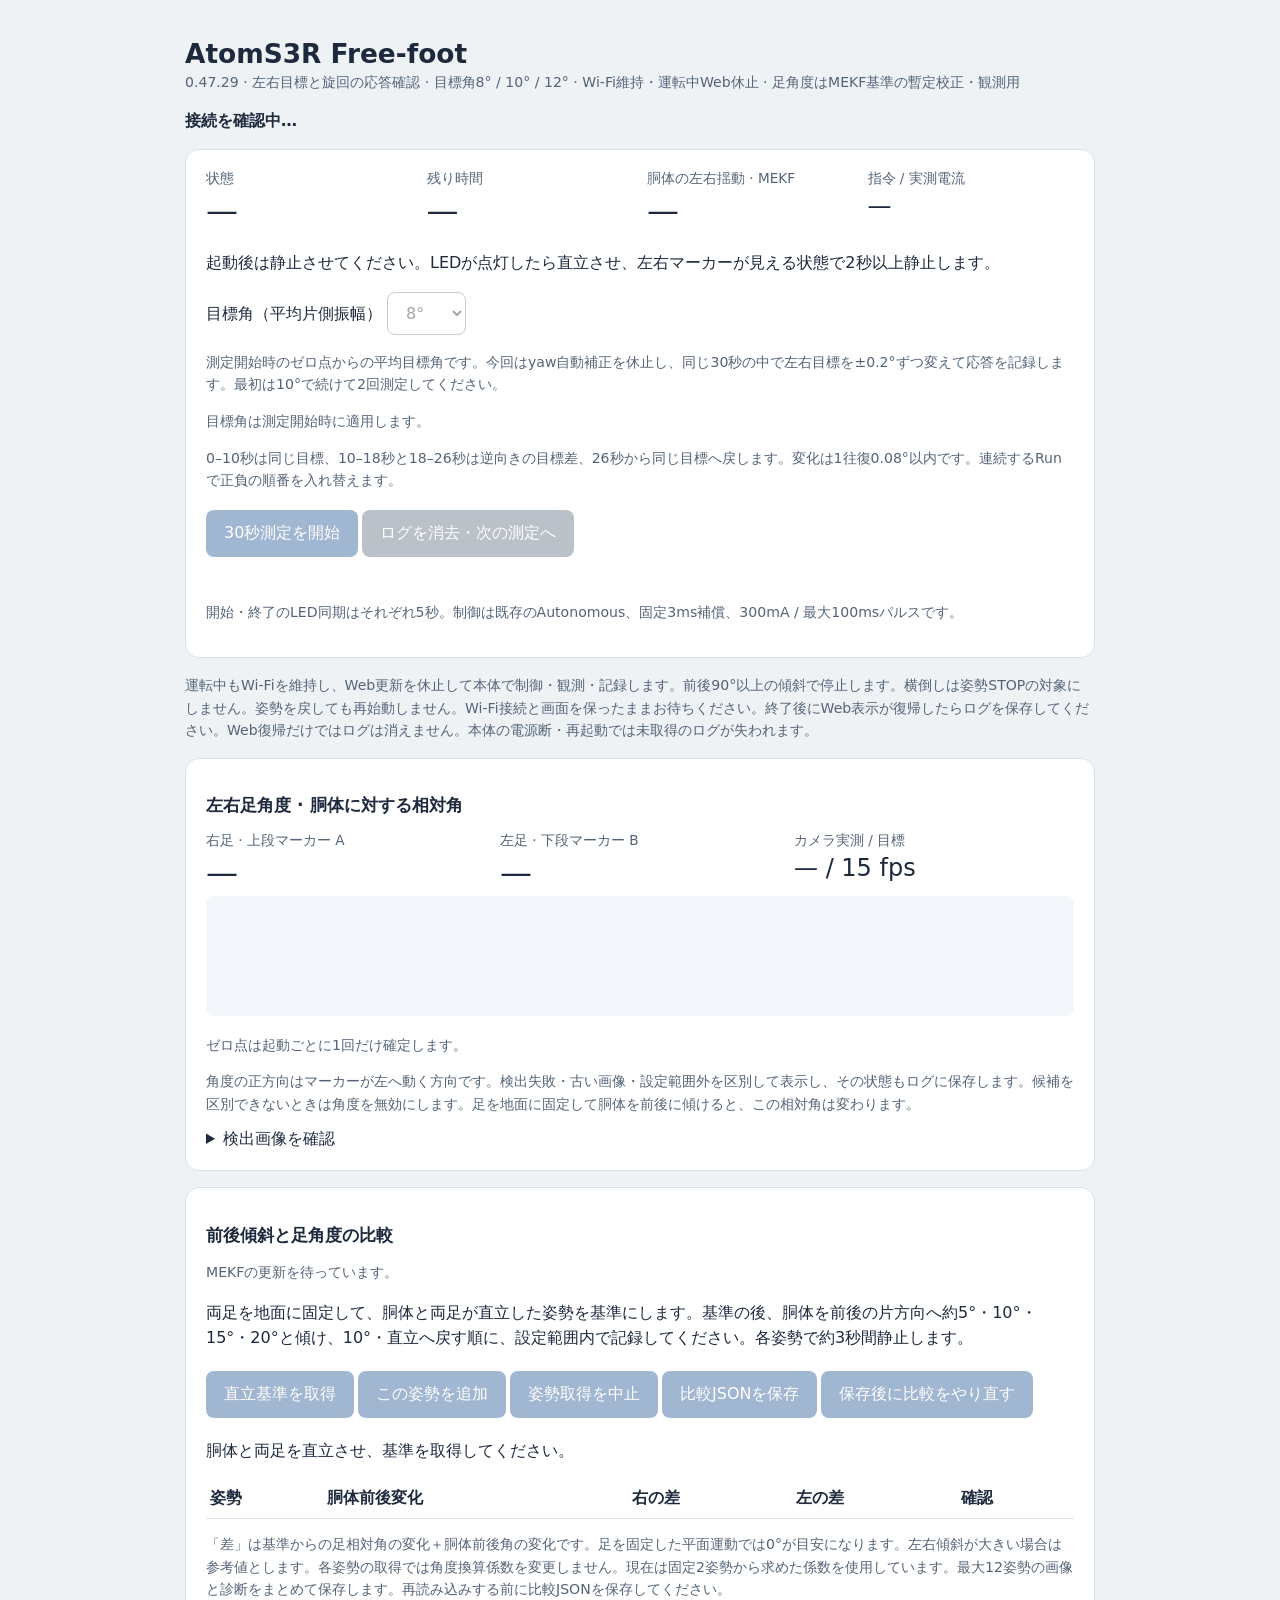
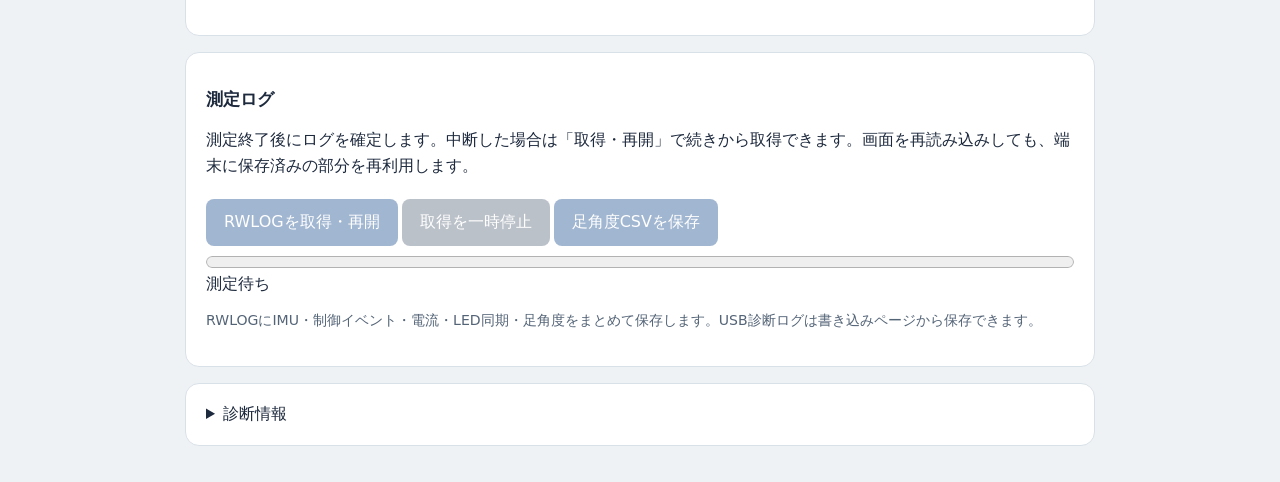
==== commit ee162d06: "Fix the 8-degree model gate and measure bounded steering response Keep the previous-peak residual mo" ====
--- a/web/index.html
+++ b/web/index.html
@@ -2,14 +2,14 @@
 <style>
 :root{font-family:system-ui,sans-serif;color:#1d293d;background:#eef2f5;font-size:16px}*{box-sizing:border-box}body{max-width:950px;margin:auto;padding:20px}h1{font-size:1.65rem;margin-bottom:4px}h2{font-size:1.08rem}p{line-height:1.6}.muted{color:#546477;font-size:.88rem}.card{background:white;border-radius:14px;padding:20px;margin:16px 0;border:1px solid #d9e1e8}.grid{display:grid;grid-template-columns:repeat(auto-fit,minmax(190px,1fr));gap:14px}.value{font-size:2rem;font-variant-numeric:tabular-nums;margin:4px 0}.label{font-size:.85rem;color:#546477}button{padding:13px 18px;border:0;border-radius:8px;background:#174b8e;color:white;font:inherit;cursor:pointer;margin:4px 4px 4px 0}button:disabled{opacity:.4;cursor:default}#stop{background:#b62032}#clear,#cancel{background:#58677a}code,pre{font-family:ui-monospace,monospace}pre{white-space:pre-wrap;font-size:.78rem;overflow-wrap:anywhere}#connection{font-weight:600}progress{width:100%;height:24px}table{width:100%;border-collapse:collapse}td,th{text-align:left;padding:9px 4px;border-bottom:1px solid #e1e6eb}canvas{width:100%;height:120px;background:#f3f6fa;border-radius:8px}#message{min-height:26px;color:#9c2636}a{color:#174b8e}
 </style>
-<h1>AtomS3R Free-foot</h1><div class="muted">0.47.28 · ジャイロ旋回フィードバック · 目標角8° / 10° / 12° · Wi-Fi維持・運転中Web休止 · 足角度はMEKF基準の暫定校正・観測用</div>
+<h1>AtomS3R Free-foot</h1><div class="muted">0.47.29 · 左右目標と旋回の応答確認 · 目標角8° / 10° / 12° · Wi-Fi維持・運転中Web休止 · 足角度はMEKF基準の暫定校正・観測用</div>
 <p id="connection">接続を確認中…</p>
 <section class="card"><div class="grid"><div><div class="label">状態</div><div class="value" id="state">—</div></div><div><div class="label">残り時間</div><div class="value" id="remaining">—</div></div><div><div class="label">胴体の左右揺動 · MEKF</div><div class="value" id="pitch">—</div></div><div><div class="label">指令 / 実測電流</div><div class="value" style="font-size:1.5rem" id="current">—</div></div></div>
 <p id="guide">起動後は静止させてください。LEDが点灯したら直立させ、左右マーカーが見える状態で2秒以上静止します。</p>
 <p><label for="target">目標角（平均片側振幅） </label><select id="target" disabled aria-describedby="target-help" style="font:inherit;padding:10px 14px;border:1px solid #aab8c6;border-radius:8px;background:white"><option value="8" selected>8°</option><option value="10">10°</option><option value="12">12°</option></select></p>
-<p class="muted" id="target-help">測定開始時のゼロ点からの平均目標角です。開始10秒後から、旋回に応じて左右を最大±1°調整します。</p>
+<p class="muted" id="target-help">測定開始時のゼロ点からの平均目標角です。今回はyaw自動補正を休止し、同じ30秒の中で左右目標を±0.2°ずつ変えて応答を記録します。最初は10°で続けて2回測定してください。</p>
 <p class="muted" id="run-target" role="status">目標角は測定開始時に適用します。</p>
-<p id="steering-status" class="muted">測定開始10秒後から旋回を補正します。</p>
+<p id="steering-status" class="muted">0–10秒は同じ目標、10–18秒と18–26秒は逆向きの目標差、26秒から同じ目標へ戻します。変化は1往復0.08°以内です。連続するRunで正負の順番を入れ替えます。</p>
 <button id="start" disabled>30秒測定を開始</button><button id="reconnect" style="display:none">終了・Web復帰を確認</button><button id="clear" disabled>ログを消去・次の測定へ</button>
 <div id="message" role="status"></div><p class="muted">開始・終了のLED同期はそれぞれ5秒。制御は既存のAutonomous、固定3ms補償、300mA / 最大100msパルスです。</p></section>
 <p class="muted">運転中もWi-Fiを維持し、Web更新を休止して本体で制御・観測・記録します。前後90°以上の傾斜で停止します。横倒しは姿勢STOPの対象にしません。姿勢を戻しても再始動しません。Wi-Fi接続と画面を保ったままお待ちください。終了後にWeb表示が復帰したらログを保存してください。Web復帰だけではログは消えません。本体の電源断・再起動では未取得のログが失われます。</p>
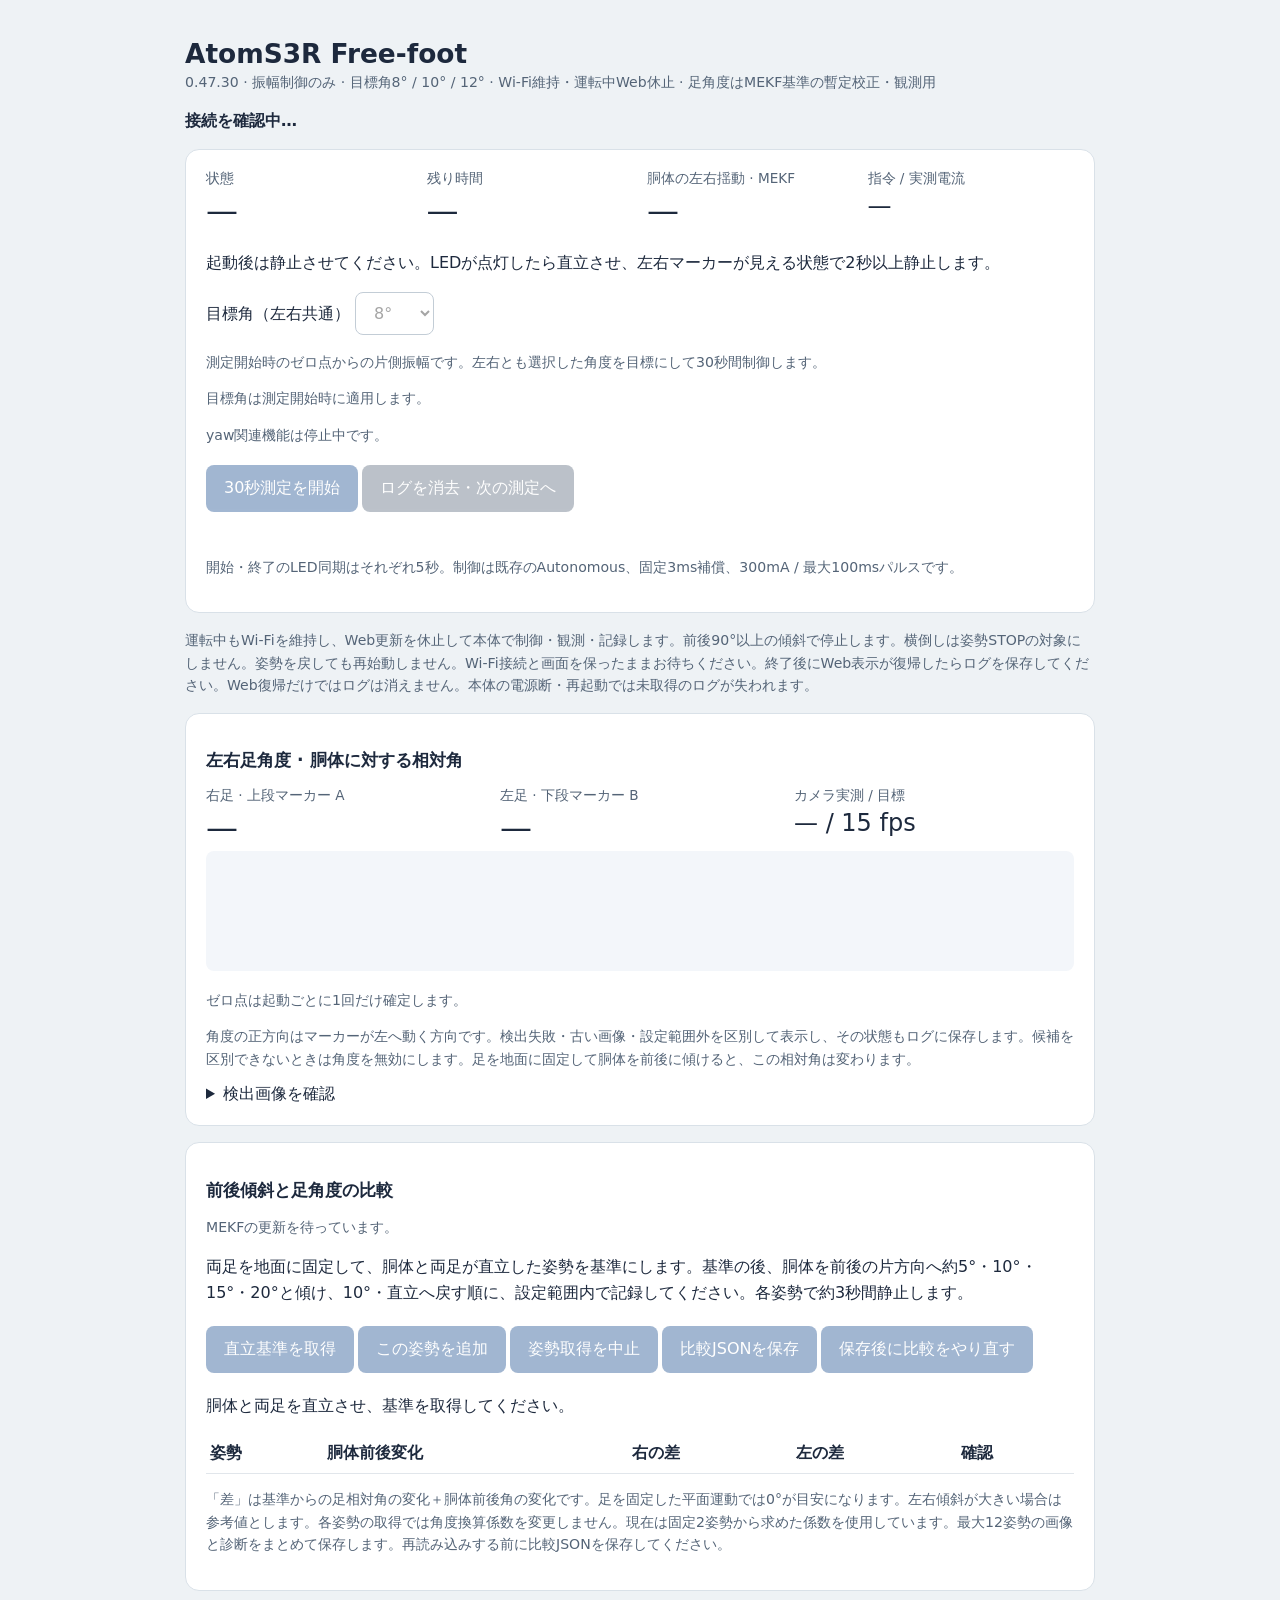
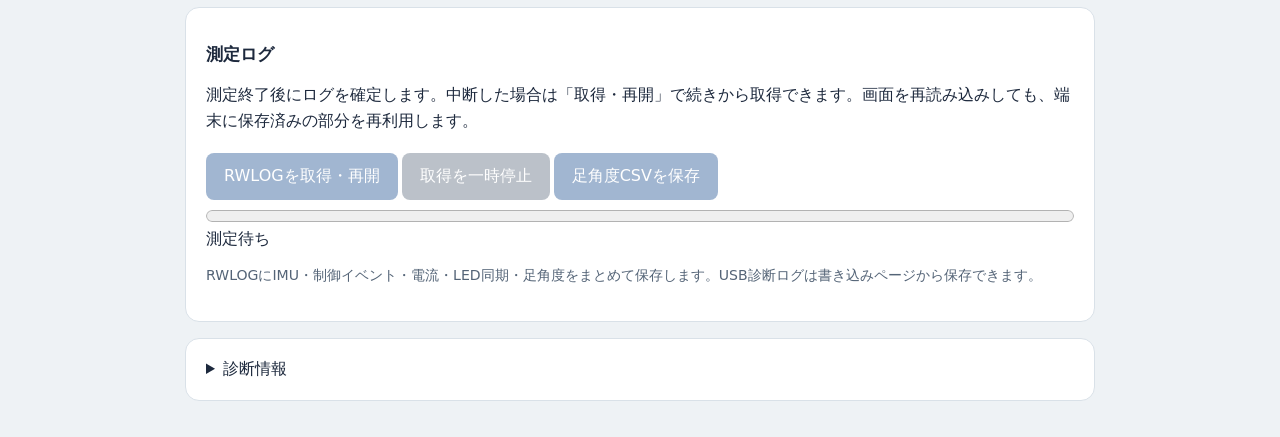
==== commit d6106714: "Temporarily disable yaw work and restore equal amplitude targets (0.47.30) Disconnect independent he" ====
--- a/web/index.html
+++ b/web/index.html
@@ -2,14 +2,14 @@
 <style>
 :root{font-family:system-ui,sans-serif;color:#1d293d;background:#eef2f5;font-size:16px}*{box-sizing:border-box}body{max-width:950px;margin:auto;padding:20px}h1{font-size:1.65rem;margin-bottom:4px}h2{font-size:1.08rem}p{line-height:1.6}.muted{color:#546477;font-size:.88rem}.card{background:white;border-radius:14px;padding:20px;margin:16px 0;border:1px solid #d9e1e8}.grid{display:grid;grid-template-columns:repeat(auto-fit,minmax(190px,1fr));gap:14px}.value{font-size:2rem;font-variant-numeric:tabular-nums;margin:4px 0}.label{font-size:.85rem;color:#546477}button{padding:13px 18px;border:0;border-radius:8px;background:#174b8e;color:white;font:inherit;cursor:pointer;margin:4px 4px 4px 0}button:disabled{opacity:.4;cursor:default}#stop{background:#b62032}#clear,#cancel{background:#58677a}code,pre{font-family:ui-monospace,monospace}pre{white-space:pre-wrap;font-size:.78rem;overflow-wrap:anywhere}#connection{font-weight:600}progress{width:100%;height:24px}table{width:100%;border-collapse:collapse}td,th{text-align:left;padding:9px 4px;border-bottom:1px solid #e1e6eb}canvas{width:100%;height:120px;background:#f3f6fa;border-radius:8px}#message{min-height:26px;color:#9c2636}a{color:#174b8e}
 </style>
-<h1>AtomS3R Free-foot</h1><div class="muted">0.47.29 · 左右目標と旋回の応答確認 · 目標角8° / 10° / 12° · Wi-Fi維持・運転中Web休止 · 足角度はMEKF基準の暫定校正・観測用</div>
+<h1>AtomS3R Free-foot</h1><div class="muted">0.47.30 · 振幅制御のみ · 目標角8° / 10° / 12° · Wi-Fi維持・運転中Web休止 · 足角度はMEKF基準の暫定校正・観測用</div>
 <p id="connection">接続を確認中…</p>
 <section class="card"><div class="grid"><div><div class="label">状態</div><div class="value" id="state">—</div></div><div><div class="label">残り時間</div><div class="value" id="remaining">—</div></div><div><div class="label">胴体の左右揺動 · MEKF</div><div class="value" id="pitch">—</div></div><div><div class="label">指令 / 実測電流</div><div class="value" style="font-size:1.5rem" id="current">—</div></div></div>
 <p id="guide">起動後は静止させてください。LEDが点灯したら直立させ、左右マーカーが見える状態で2秒以上静止します。</p>
-<p><label for="target">目標角（平均片側振幅） </label><select id="target" disabled aria-describedby="target-help" style="font:inherit;padding:10px 14px;border:1px solid #aab8c6;border-radius:8px;background:white"><option value="8" selected>8°</option><option value="10">10°</option><option value="12">12°</option></select></p>
-<p class="muted" id="target-help">測定開始時のゼロ点からの平均目標角です。今回はyaw自動補正を休止し、同じ30秒の中で左右目標を±0.2°ずつ変えて応答を記録します。最初は10°で続けて2回測定してください。</p>
+<p><label for="target">目標角（左右共通） </label><select id="target" disabled aria-describedby="target-help" style="font:inherit;padding:10px 14px;border:1px solid #aab8c6;border-radius:8px;background:white"><option value="8" selected>8°</option><option value="10">10°</option><option value="12">12°</option></select></p>
+<p class="muted" id="target-help">測定開始時のゼロ点からの片側振幅です。左右とも選択した角度を目標にして30秒間制御します。</p>
 <p class="muted" id="run-target" role="status">目標角は測定開始時に適用します。</p>
-<p id="steering-status" class="muted">0–10秒は同じ目標、10–18秒と18–26秒は逆向きの目標差、26秒から同じ目標へ戻します。変化は1往復0.08°以内です。連続するRunで正負の順番を入れ替えます。</p>
+<p class="muted">yaw関連機能は停止中です。</p>
 <button id="start" disabled>30秒測定を開始</button><button id="reconnect" style="display:none">終了・Web復帰を確認</button><button id="clear" disabled>ログを消去・次の測定へ</button>
 <div id="message" role="status"></div><p class="muted">開始・終了のLED同期はそれぞれ5秒。制御は既存のAutonomous、固定3ms補償、300mA / 最大100msパルスです。</p></section>
 <p class="muted">運転中もWi-Fiを維持し、Web更新を休止して本体で制御・観測・記録します。前後90°以上の傾斜で停止します。横倒しは姿勢STOPの対象にしません。姿勢を戻しても再始動しません。Wi-Fi接続と画面を保ったままお待ちください。終了後にWeb表示が復帰したらログを保存してください。Web復帰だけではログは消えません。本体の電源断・再起動では未取得のログが失われます。</p>
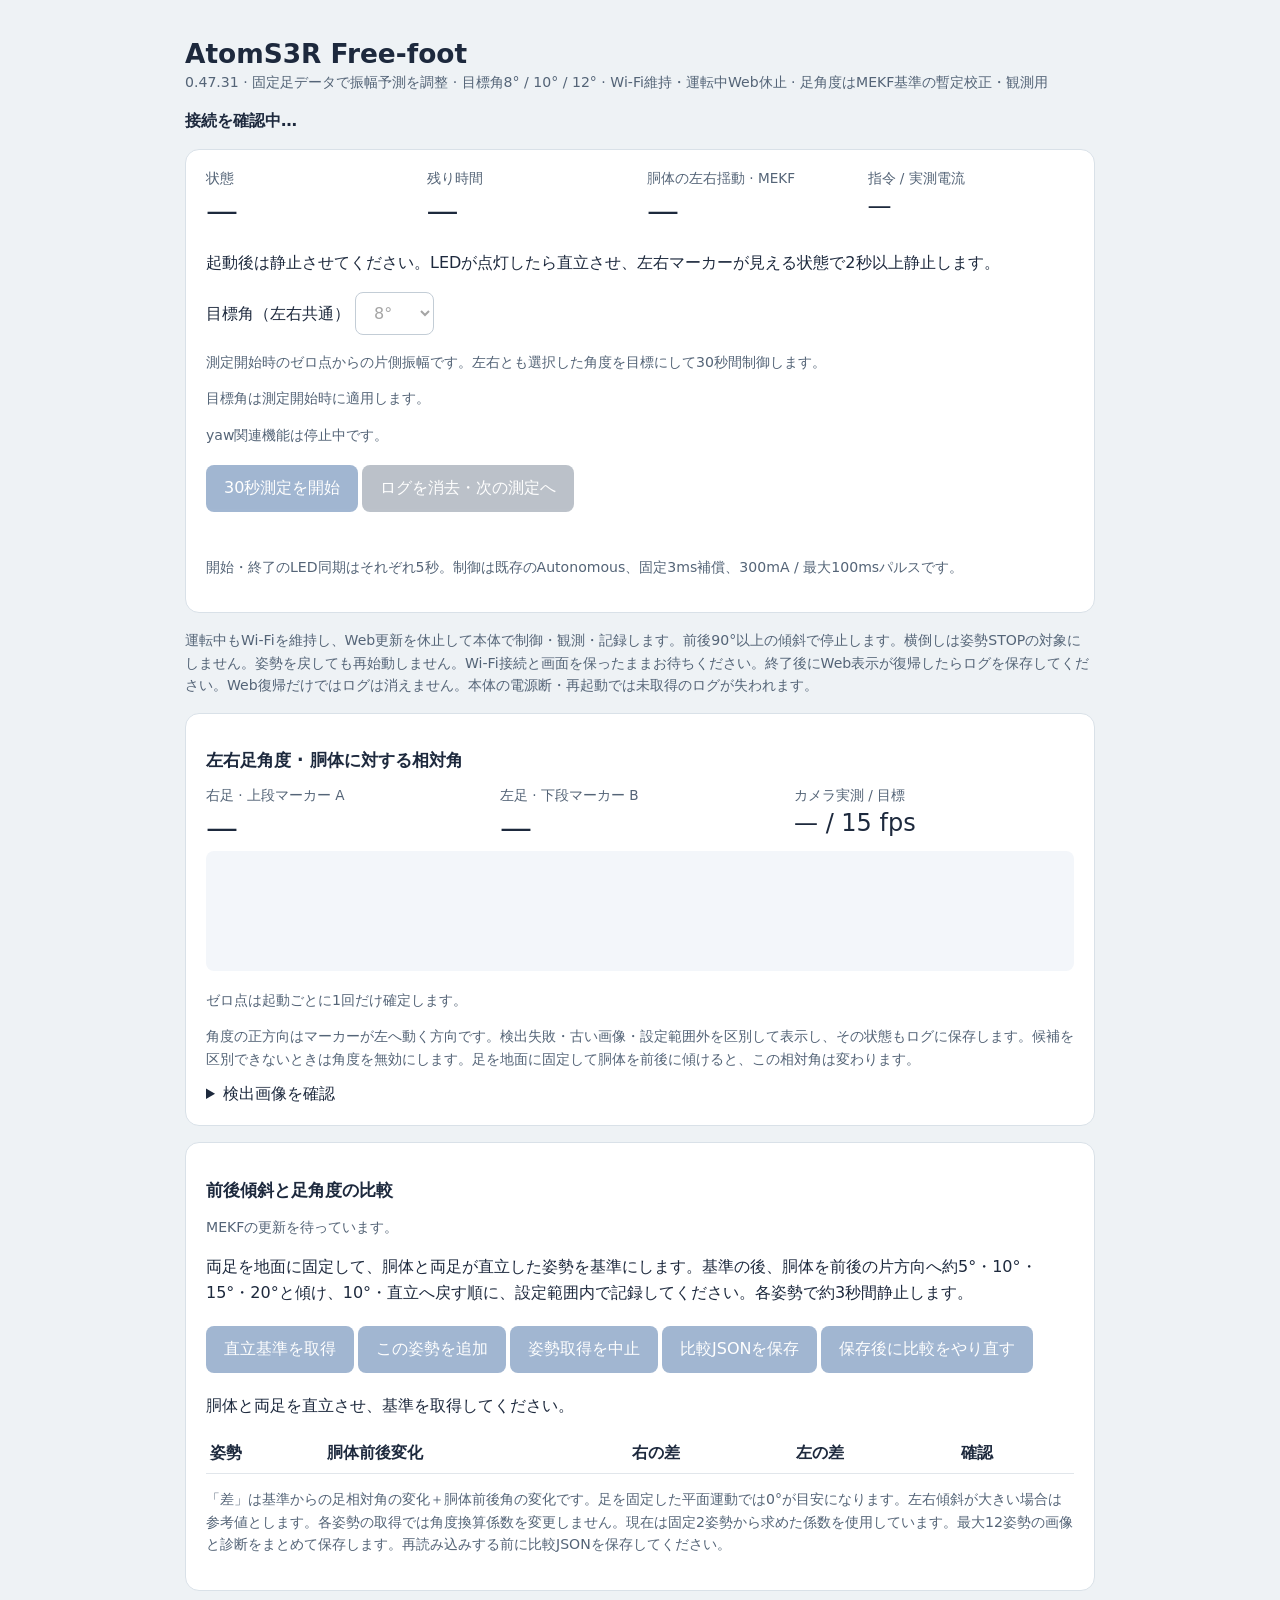
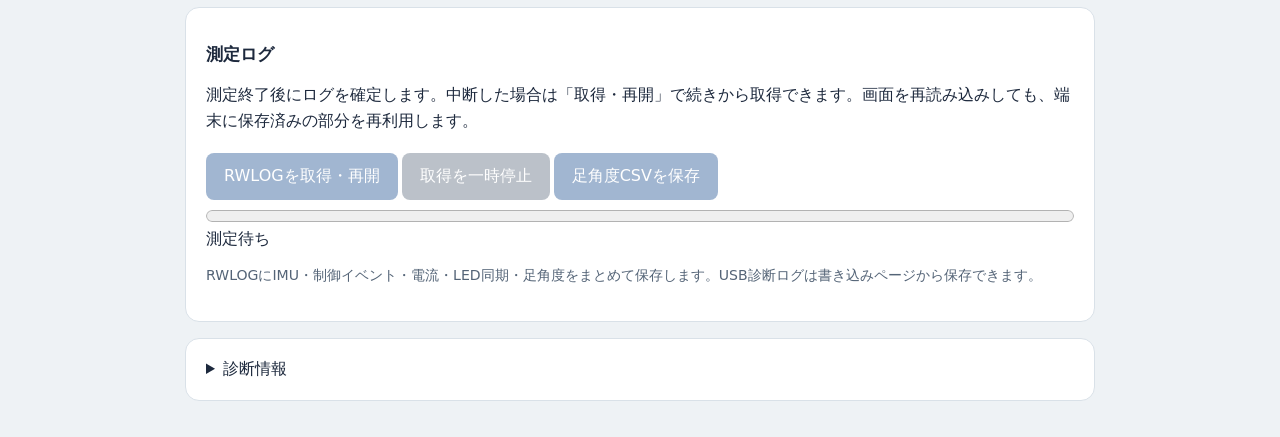
==== commit 53c10c81: "Refit MEKF amplitude predictor on three fixed-foot runs (0.47.31) Use the 204 matched normal command" ====
--- a/web/index.html
+++ b/web/index.html
@@ -2,7 +2,7 @@
 <style>
 :root{font-family:system-ui,sans-serif;color:#1d293d;background:#eef2f5;font-size:16px}*{box-sizing:border-box}body{max-width:950px;margin:auto;padding:20px}h1{font-size:1.65rem;margin-bottom:4px}h2{font-size:1.08rem}p{line-height:1.6}.muted{color:#546477;font-size:.88rem}.card{background:white;border-radius:14px;padding:20px;margin:16px 0;border:1px solid #d9e1e8}.grid{display:grid;grid-template-columns:repeat(auto-fit,minmax(190px,1fr));gap:14px}.value{font-size:2rem;font-variant-numeric:tabular-nums;margin:4px 0}.label{font-size:.85rem;color:#546477}button{padding:13px 18px;border:0;border-radius:8px;background:#174b8e;color:white;font:inherit;cursor:pointer;margin:4px 4px 4px 0}button:disabled{opacity:.4;cursor:default}#stop{background:#b62032}#clear,#cancel{background:#58677a}code,pre{font-family:ui-monospace,monospace}pre{white-space:pre-wrap;font-size:.78rem;overflow-wrap:anywhere}#connection{font-weight:600}progress{width:100%;height:24px}table{width:100%;border-collapse:collapse}td,th{text-align:left;padding:9px 4px;border-bottom:1px solid #e1e6eb}canvas{width:100%;height:120px;background:#f3f6fa;border-radius:8px}#message{min-height:26px;color:#9c2636}a{color:#174b8e}
 </style>
-<h1>AtomS3R Free-foot</h1><div class="muted">0.47.30 · 振幅制御のみ · 目標角8° / 10° / 12° · Wi-Fi維持・運転中Web休止 · 足角度はMEKF基準の暫定校正・観測用</div>
+<h1>AtomS3R Free-foot</h1><div class="muted">0.47.31 · 固定足データで振幅予測を調整 · 目標角8° / 10° / 12° · Wi-Fi維持・運転中Web休止 · 足角度はMEKF基準の暫定校正・観測用</div>
 <p id="connection">接続を確認中…</p>
 <section class="card"><div class="grid"><div><div class="label">状態</div><div class="value" id="state">—</div></div><div><div class="label">残り時間</div><div class="value" id="remaining">—</div></div><div><div class="label">胴体の左右揺動 · MEKF</div><div class="value" id="pitch">—</div></div><div><div class="label">指令 / 実測電流</div><div class="value" style="font-size:1.5rem" id="current">—</div></div></div>
 <p id="guide">起動後は静止させてください。LEDが点灯したら直立させ、左右マーカーが見える状態で2秒以上静止します。</p>
